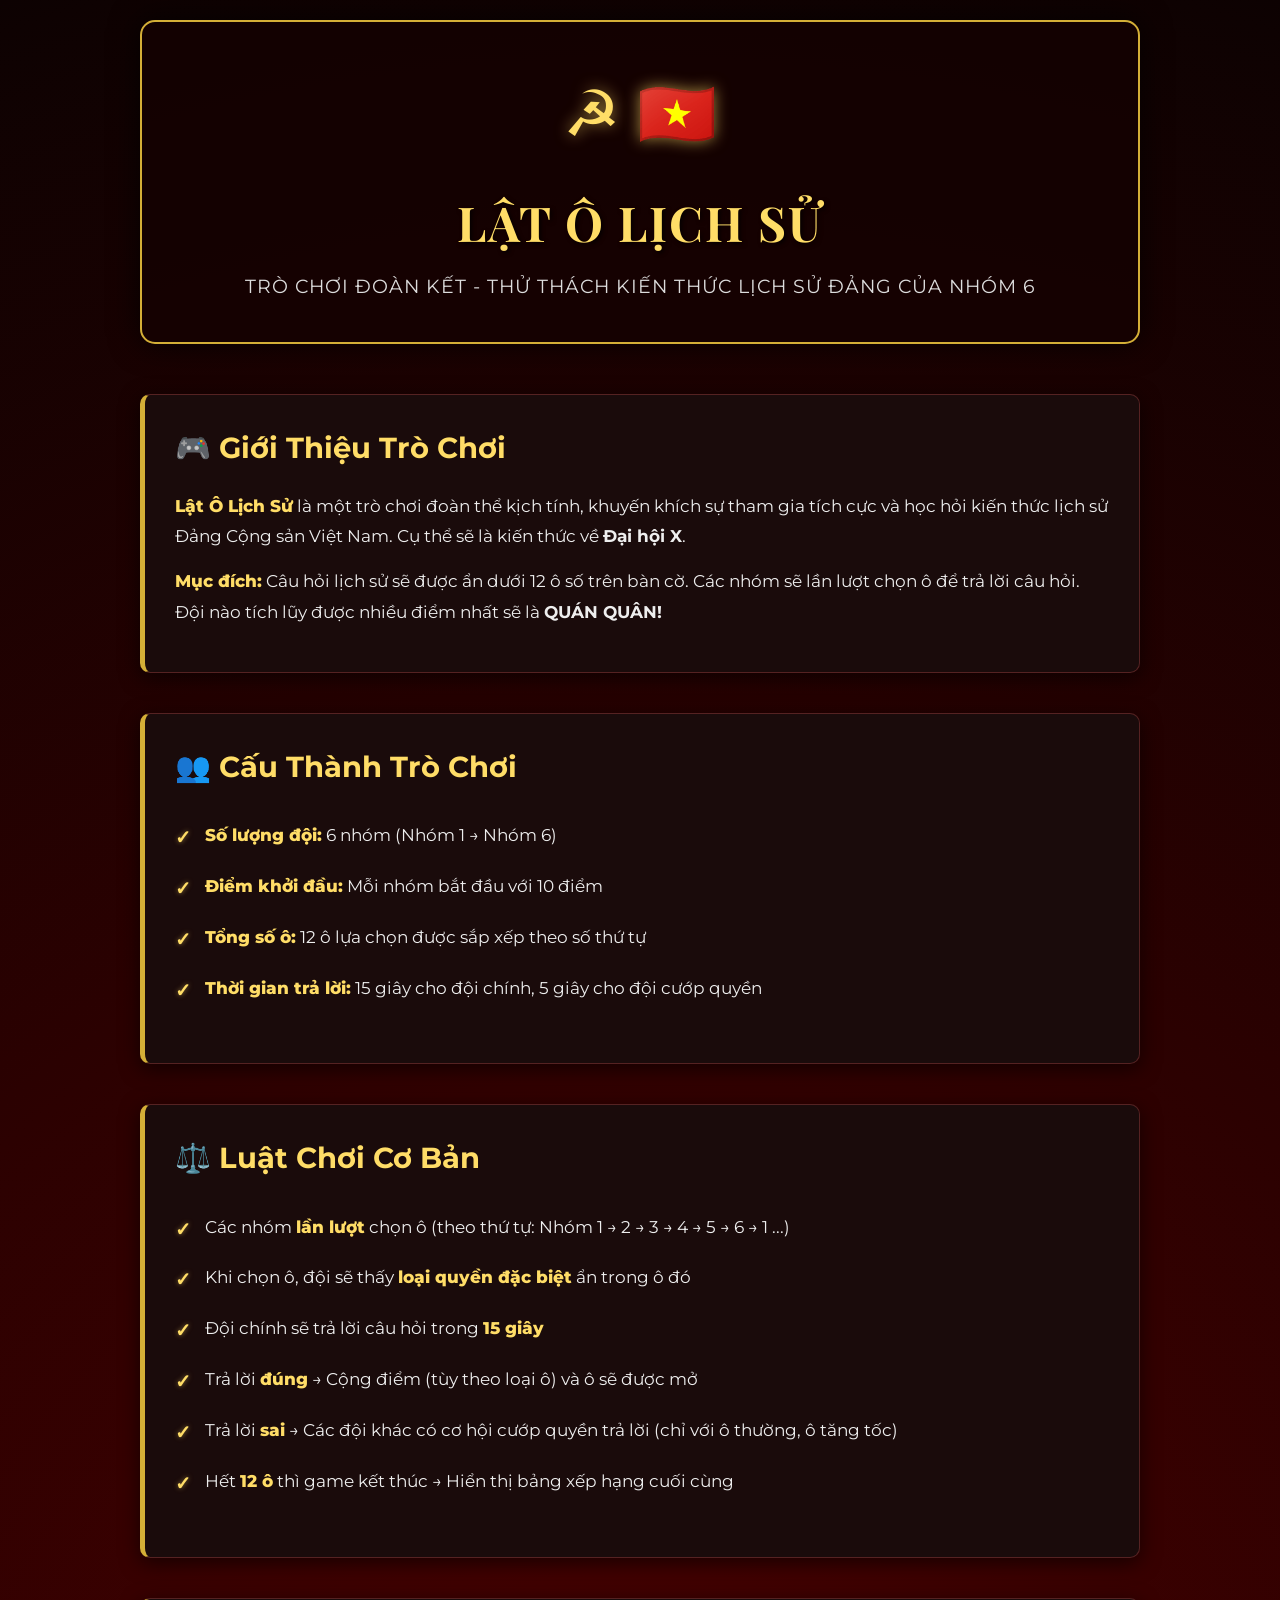
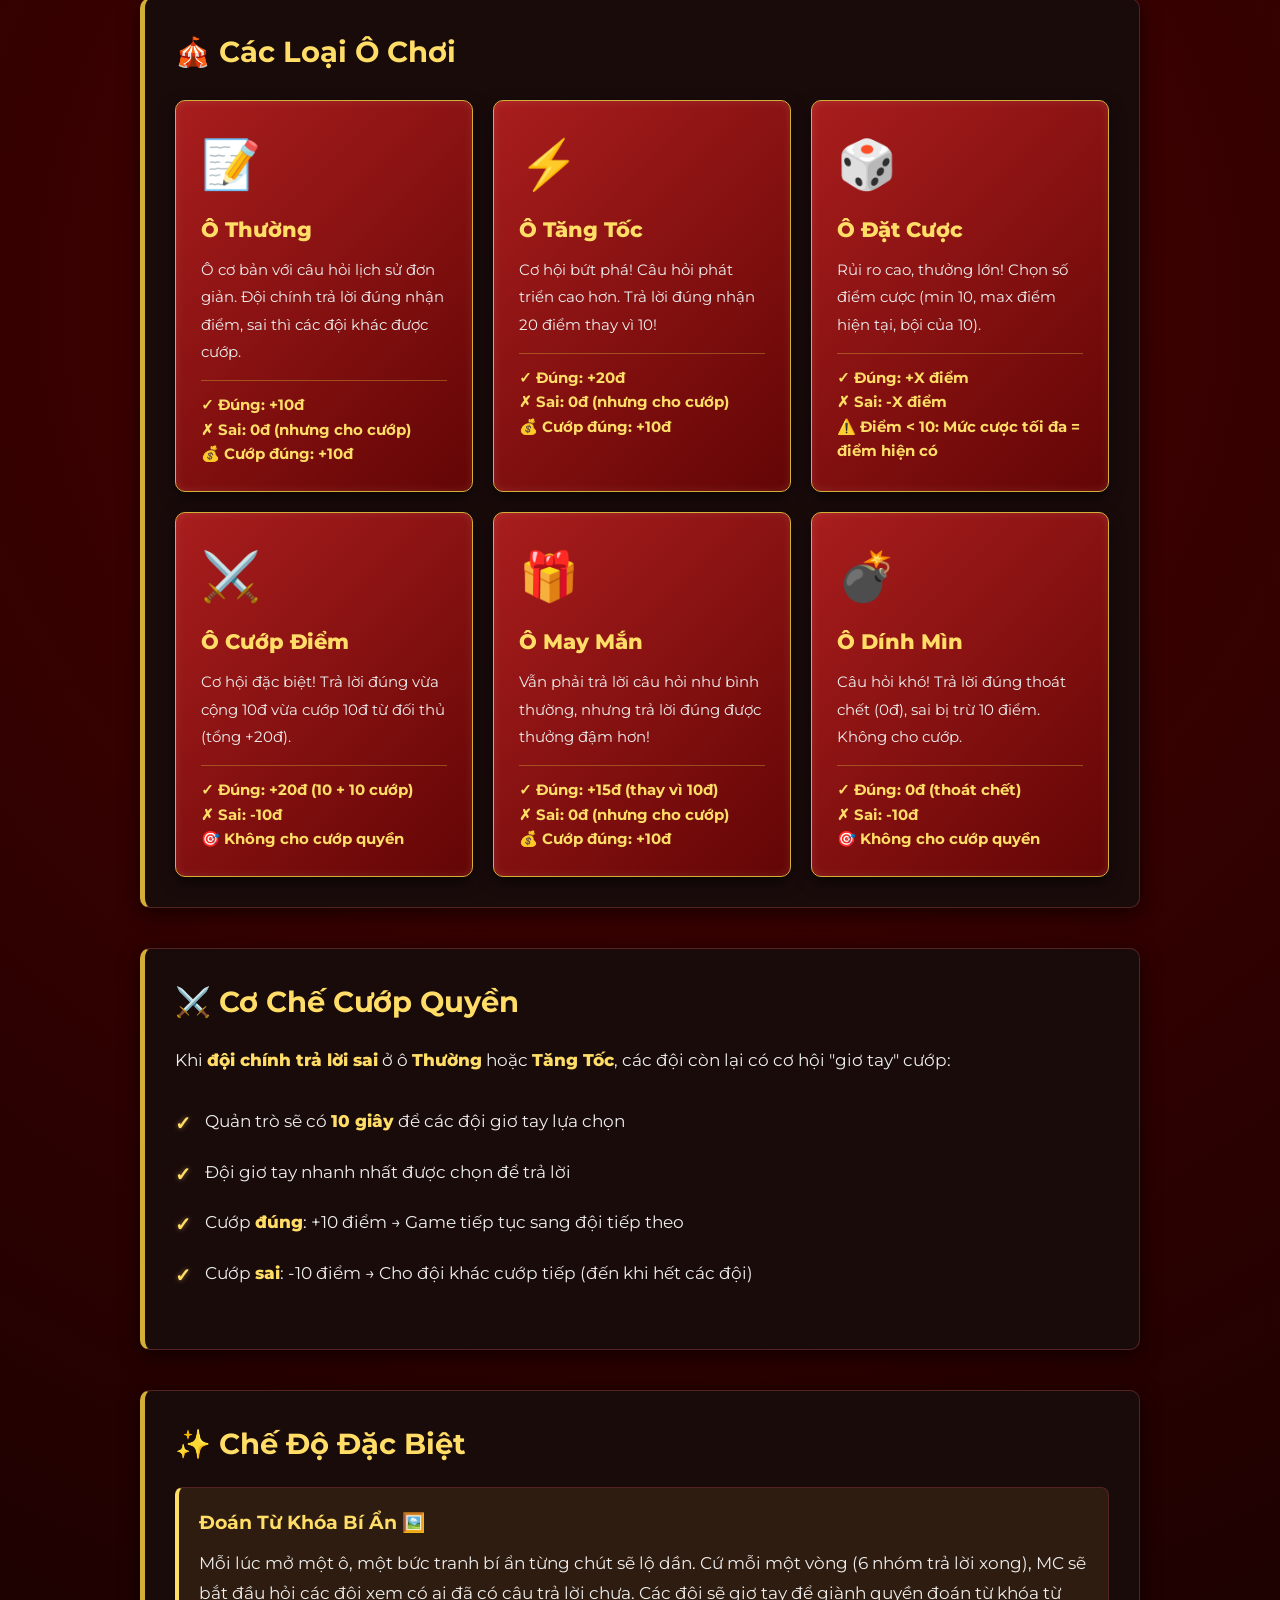
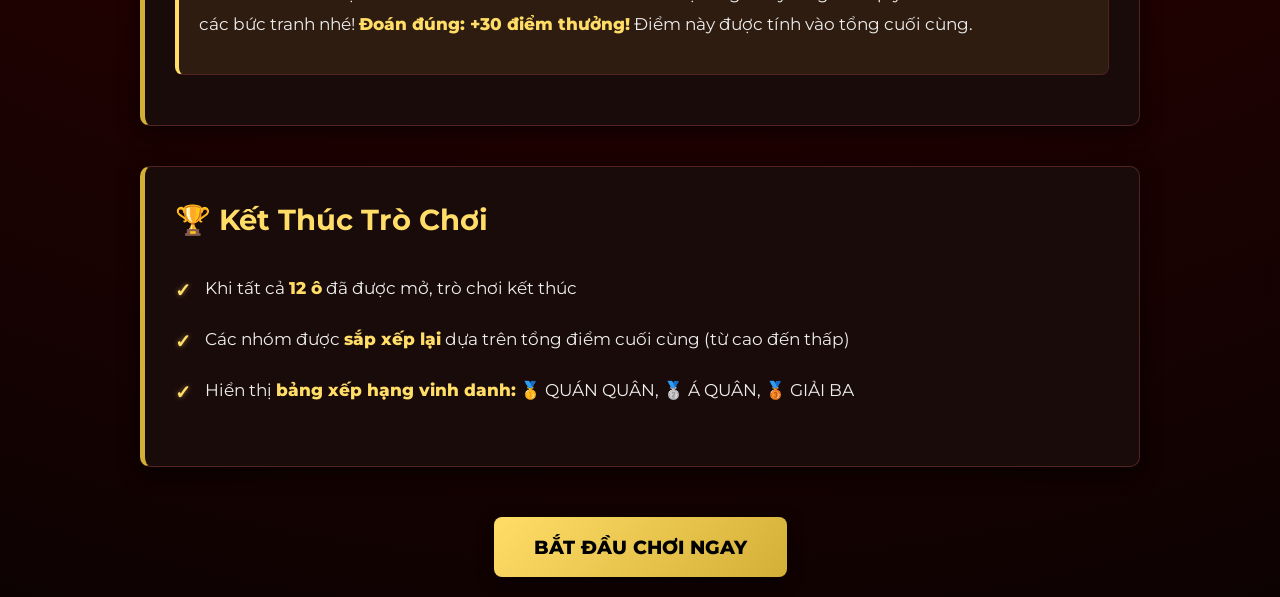
==== intro.html @ 9b373e48 "Add files via upload" ====
<!DOCTYPE html>
<html lang="vi">
<head>
    <meta charset="UTF-8">
    <meta name="viewport" content="width=device-width, initial-scale=1.0">
    <title>Giới Thiệu Trò Chơi - Lật Ô Lịch Sử</title>
    <link href="https://fonts.googleapis.com/css2?family=Montserrat:wght@400;600;700;800&family=Playfair+Display:wght@700&display=swap" rel="stylesheet">
    <style>
        * {
            margin: 0;
            padding: 0;
            box-sizing: border-box;
        }

        body {
            font-family: 'Montserrat', sans-serif;
            background-color: #0d0202;
            background-image: radial-gradient(circle at 50% 50%, #4a0000 0%, #0d0202 100%);
            color: #ffffff;
            line-height: 1.6;
            min-height: 100vh;
            padding: 20px;
        }

        .intro-container {
            max-width: 1000px;
            margin: 0 auto;
        }

        .header {
            text-align: center;
            margin-bottom: 50px;
            padding: 40px 20px;
            background: rgba(20, 2, 2, 0.8);
            border-radius: 15px;
            border: 2px solid #d4af37;
            box-shadow: 0 0 30px rgba(0, 0, 0, 0.8);
        }

        .header-icon {
            font-size: 4rem;
            margin-bottom: 20px;
            color: #ffdd67;
            text-shadow: 0 0 15px rgba(255, 221, 103, 0.6);
        }

        .header h1 {
            font-family: 'Playfair Display', serif;
            font-size: 3rem;
            color: #ffdd67;
            margin-bottom: 10px;
            text-shadow: 2px 2px 4px rgba(0, 0, 0, 0.8);
            letter-spacing: 2px;
        }

        .header p {
            font-size: 1.2rem;
            color: #ddd;
            text-transform: uppercase;
            letter-spacing: 1px;
        }

        .content-section {
            margin-bottom: 40px;
            padding: 30px;
            background: #1a0b0b;
            border-radius: 10px;
            border: 1px solid #552222;
            border-left: 5px solid #d4af37;
            box-shadow: 0 5px 20px rgba(0, 0, 0, 0.6);
        }

        .content-section h2 {
            font-size: 1.8rem;
            color: #ffdd67;
            margin-bottom: 20px;
            display: flex;
            align-items: center;
            gap: 10px;
        }

        .content-section p {
            margin-bottom: 15px;
            font-size: 1.05rem;
            color: #eee;
            line-height: 1.8;
        }

        .rules-list {
            list-style: none;
            margin: 20px 0;
        }

        .rules-list li {
            padding: 12px 0;
            padding-left: 30px;
            position: relative;
            color: #eee;
            font-size: 1.05rem;
        }

        .rules-list li:before {
            content: "✓";
            position: absolute;
            left: 0;
            color: #ffdd67;
            font-weight: bold;
            font-size: 1.2rem;
            text-shadow: 0 0 5px rgba(255, 221, 103, 0.5);
        }

        .cell-types {
            display: grid;
            grid-template-columns: repeat(auto-fit, minmax(280px, 1fr));
            gap: 20px;
            margin-top: 25px;
        }

        .cell-card {
            padding: 25px;
            background: linear-gradient(135deg, #a91d1d, #630505);
            border-radius: 10px;
            border: 1px solid #d4af37;
            box-shadow: inset 0 0 10px rgba(255, 255, 255, 0.1), 0 5px 15px rgba(0, 0, 0, 0.6);
            transition: all 0.3s ease;
        }

        .cell-card:hover {
            transform: translateY(-5px);
            background: linear-gradient(135deg, #c92a2a, #820c0c);
            border-color: #ffdd67;
            box-shadow: 0 10px 30px rgba(212, 175, 55, 0.4);
        }

        .cell-card-icon {
            font-size: 3rem;
            margin-bottom: 10px;
        }

        .cell-card h3 {
            color: #ffdd67;
            margin-bottom: 10px;
            font-size: 1.3rem;
            font-weight: 800;
        }

        .cell-card p {
            color: #eee;
            font-size: 0.95rem;
        }

        .cell-card .score-info {
            margin-top: 12px;
            padding-top: 12px;
            border-top: 1px solid rgba(212, 175, 55, 0.4);
            color: #ffdd67;
            font-weight: 700;
            font-size: 0.95rem;
        }

        .button-group {
            display: flex;
            gap: 20px;
            justify-content: center;
            margin-top: 50px;
            flex-wrap: wrap;
        }

        .btn {
            padding: 15px 40px;
            font-size: 1.2rem;
            font-weight: 800;
            border: none;
            border-radius: 8px;
            cursor: pointer;
            transition: all 0.3s ease;
            text-decoration: none;
            display: inline-block;
            text-align: center;
            font-family: 'Montserrat', sans-serif;
            text-transform: uppercase;
        }

        .btn-start {
            background: linear-gradient(135deg, #ffdd67, #d4af37);
            color: #000;
            min-width: 250px;
            box-shadow: 0 5px 15px rgba(0, 0, 0, 0.5);
        }

        .btn-start:hover {
            transform: translateY(-3px) scale(1.05);
            box-shadow: 0 10px 30px rgba(212, 175, 55, 0.5);
            background: linear-gradient(135deg, #fff0aa, #ffdd67);
        }

        .btn-back {
            background: rgba(45, 19, 19, 0.8);
            color: #ffdd67;
            border: 2px solid #d4af37;
        }

        .btn-back:hover {
            background: #471d1d;
            color: #fff;
            border-color: #ffdd67;
        }

        .highlight {
            color: #ffdd67;
            font-weight: 800;
        }

        .team-section {
            background: rgba(212, 175, 55, 0.1);
            padding: 20px;
            border-radius: 8px;
            margin: 20px 0;
            border-left: 4px solid #ffdd67;
            border-right: 1px solid #552222;
            border-top: 1px solid #552222;
            border-bottom: 1px solid #552222;
        }

        .team-section h3 {
            color: #ffdd67;
            margin-bottom: 10px;
        }

        @media (max-width: 768px) {
            .header h1 {
                font-size: 2rem;
            }

            .cell-types {
                grid-template-columns: 1fr;
            }

            .button-group {
                flex-direction: column;
                align-items: center;
            }

            .btn {
                width: 100%;
                max-width: 300px;
            }
        }
    </style>
</head>
<body>

    <div class="intro-container">
        <div class="header">
            <div class="header-icon">☭ 🇻🇳</div>
            <h1>LẬT Ô LỊCH SỬ</h1>
            <p>Trò chơi đoàn kết - Thử thách kiến thức Lịch sử Đảng của nhóm 6</p>
        </div>

        <div class="content-section">
            <h2>🎮 Giới Thiệu Trò Chơi</h2>
            <p>
                <span class="highlight">Lật Ô Lịch Sử</span> là một trò chơi đoàn thể kịch tính, khuyến khích sự tham gia tích cực và học hỏi kiến thức lịch sử Đảng Cộng sản Việt Nam. Cụ thể sẽ là kiến thức về <b>Đại hội X</b>.
            </p>
            <p>
                <span class="highlight">Mục đích:</span> Câu hỏi lịch sử sẽ được ẩn dưới 12 ô số trên bàn cờ. Các nhóm sẽ lần lượt chọn ô để trả lời câu hỏi. Đội nào tích lũy được nhiều điểm nhất sẽ là <b>QUÁN QUÂN!</b>
            </p>
        </div>

        <div class="content-section">
            <h2>👥 Cấu Thành Trò Chơi</h2>
            <ul class="rules-list">
                <li><span class="highlight">Số lượng đội:</span> 6 nhóm (Nhóm 1 → Nhóm 6)</li>
                <li><span class="highlight">Điểm khởi đầu:</span> Mỗi nhóm bắt đầu với 10 điểm</li>
                <li><span class="highlight">Tổng số ô:</span> 12 ô lựa chọn được sắp xếp theo số thứ tự</li>
                <li><span class="highlight">Thời gian trả lời:</span> 15 giây cho đội chính, 5 giây cho đội cướp quyền</li>
            </ul>
        </div>

        <div class="content-section">
            <h2>⚖️ Luật Chơi Cơ Bản</h2>
            <ul class="rules-list">
                <li>Các nhóm <span class="highlight">lần lượt</span> chọn ô (theo thứ tự: Nhóm 1 → 2 → 3 → 4 → 5 → 6 → 1 ...)</li>
                <li>Khi chọn ô, đội sẽ thấy <span class="highlight">loại quyền đặc biệt</span> ẩn trong ô đó</li>
                <li>Đội chính sẽ trả lời câu hỏi trong <span class="highlight">15 giây</span></li>
                <li>Trả lời <span class="highlight">đúng</span> → Cộng điểm (tùy theo loại ô) và ô sẽ được mở</li>
                <li>Trả lời <span class="highlight">sai</span> → Các đội khác có cơ hội cướp quyền trả lời (chỉ với ô thường, ô tăng tốc)</li>
                <li>Hết <span class="highlight">12 ô</span> thì game kết thúc → Hiển thị bảng xếp hạng cuối cùng</li>
            </ul>
        </div>

        <div class="content-section">
            <h2>🎪 Các Loại Ô Chơi</h2>
            <div class="cell-types">
                <div class="cell-card">
                    <div class="cell-card-icon">📝</div>
                    <h3>Ô Thường</h3>
                    <p>Ô cơ bản với câu hỏi lịch sử đơn giản. Đội chính trả lời đúng nhận điểm, sai thì các đội khác được cướp.</p>
                    <div class="score-info">
                        ✓ Đúng: +10đ<br>
                        ✗ Sai: 0đ (nhưng cho cướp)<br>
                        💰 Cướp đúng: +10đ
                    </div>
                </div>

                <div class="cell-card">
                    <div class="cell-card-icon">⚡</div>
                    <h3>Ô Tăng Tốc</h3>
                    <p>Cơ hội bứt phá! Câu hỏi phát triển cao hơn. Trả lời đúng nhận 20 điểm thay vì 10!</p>
                    <div class="score-info">
                        ✓ Đúng: +20đ<br>
                        ✗ Sai: 0đ (nhưng cho cướp)<br>
                        💰 Cướp đúng: +10đ
                    </div>
                </div>

                <div class="cell-card">
                    <div class="cell-card-icon">🎲</div>
                    <h3>Ô Đặt Cược</h3>
                    <p>Rủi ro cao, thưởng lớn! Chọn số điểm cược (min 10, max điểm hiện tại, bội của 10).</p>
                    <div class="score-info">
                        ✓ Đúng: +X điểm<br>
                        ✗ Sai: -X điểm<br>
                        ⚠️ Điểm &lt; 10: Mức cược tối đa = điểm hiện có
                    </div>
                </div>

                <div class="cell-card">
                    <div class="cell-card-icon">⚔️</div>
                    <h3>Ô Cướp Điểm</h3>
                    <p>Cơ hội đặc biệt! Trả lời đúng vừa cộng 10đ vừa cướp 10đ từ đối thủ (tổng +20đ).</p>
                    <div class="score-info">
                        ✓ Đúng: +20đ (10 + 10 cướp)<br>
                        ✗ Sai: -10đ<br>
                        🎯 Không cho cướp quyền
                    </div>
                </div>

                <div class="cell-card">
                    <div class="cell-card-icon">🎁</div>
                    <h3>Ô May Mắn</h3>
                    <p>Vẫn phải trả lời câu hỏi như bình thường, nhưng trả lời đúng được thưởng đậm hơn!</p>
                    <div class="score-info">
                        ✓ Đúng: +15đ (thay vì 10đ)<br>
                        ✗ Sai: 0đ (nhưng cho cướp)<br>
                        💰 Cướp đúng: +10đ
                    </div>
                </div>

                <div class="cell-card">
                    <div class="cell-card-icon">💣</div>
                    <h3>Ô Dính Mìn</h3>
                    <p>Câu hỏi khó! Trả lời đúng thoát chết (0đ), sai bị trừ 10 điểm. Không cho cướp.</p>
                    <div class="score-info">
                        ✓ Đúng: 0đ (thoát chết)<br>
                        ✗ Sai: -10đ<br>
                        🎯 Không cho cướp quyền
                    </div>
                </div>
            </div>
        </div>

        <div class="content-section">
            <h2>⚔️ Cơ Chế Cướp Quyền</h2>
            <p>
                Khi <span class="highlight">đội chính trả lời sai</span> ở ô <span class="highlight">Thường</span> hoặc <span class="highlight">Tăng Tốc</span>, các đội còn lại có cơ hội "giơ tay" cướp:
            </p>
            <ul class="rules-list">
                <li>Quản trò sẽ có <span class="highlight">10 giây</span> để các đội giơ tay lựa chọn</li>
                <li>Đội giơ tay nhanh nhất được chọn để trả lời</li>
                <li>Cướp <span class="highlight">đúng</span>: +10 điểm → Game tiếp tục sang đội tiếp theo</li>
                <li>Cướp <span class="highlight">sai</span>: -10 điểm → Cho đội khác cướp tiếp (đến khi hết các đội)</li>
            </ul>
        </div>

        <div class="content-section">
            <h2>✨ Chế Độ Đặc Biệt</h2>
            <div class="team-section">
                <h3>Đoán Từ Khóa Bí Ẩn 🖼️</h3>
                <p>
                    Mỗi lúc mở một ô, một bức tranh bí ẩn từng chút sẽ lộ dần. Cứ mỗi một vòng (6 nhóm trả lời xong), MC sẽ bắt đầu hỏi các đội xem có ai đã có câu trả lời chưa. Các đội sẽ giơ tay để giành quyền đoán từ khóa từ các bức tranh nhé! 
                    <span class="highlight">Đoán đúng: +30 điểm thưởng!</span> Điểm này được tính vào tổng cuối cùng.
                </p>
            </div>
        </div>

        <div class="content-section">
            <h2>🏆 Kết Thúc Trò Chơi</h2>
            <ul class="rules-list">
                <li>Khi tất cả <span class="highlight">12 ô</span> đã được mở, trò chơi kết thúc</li>
                <li>Các nhóm được <span class="highlight">sắp xếp lại</span> dựa trên tổng điểm cuối cùng (từ cao đến thấp)</li>
                <li>Hiển thị <span class="highlight">bảng xếp hạng vinh danh:</span> 🥇 QUÁN QUÂN, 🥈 Á QUÂN, 🥉 GIẢI BA</li>
            </ul>
        </div>

        <div class="button-group">
            <a href="index.html" class="btn btn-start">
                BẮT ĐẦU CHƠI NGAY
            </a>
        </div>
    </div>

</body>
</html>
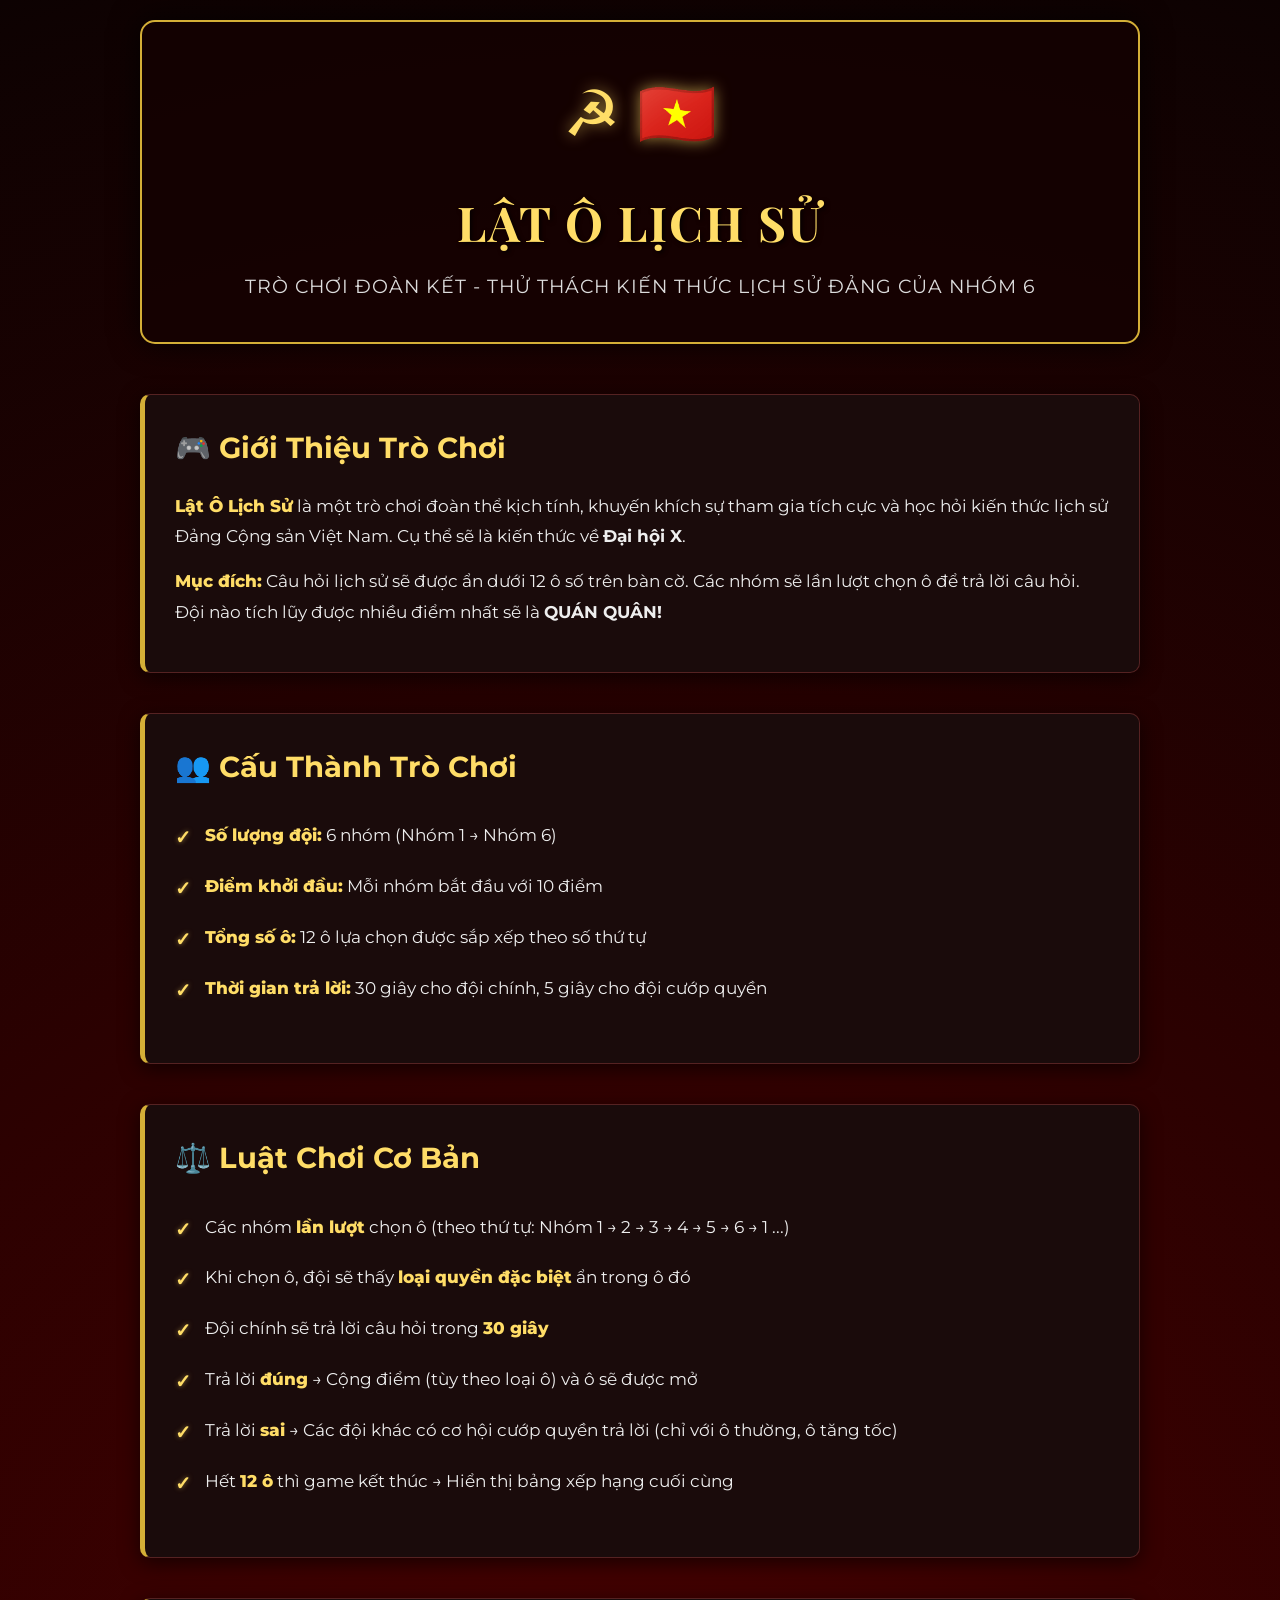
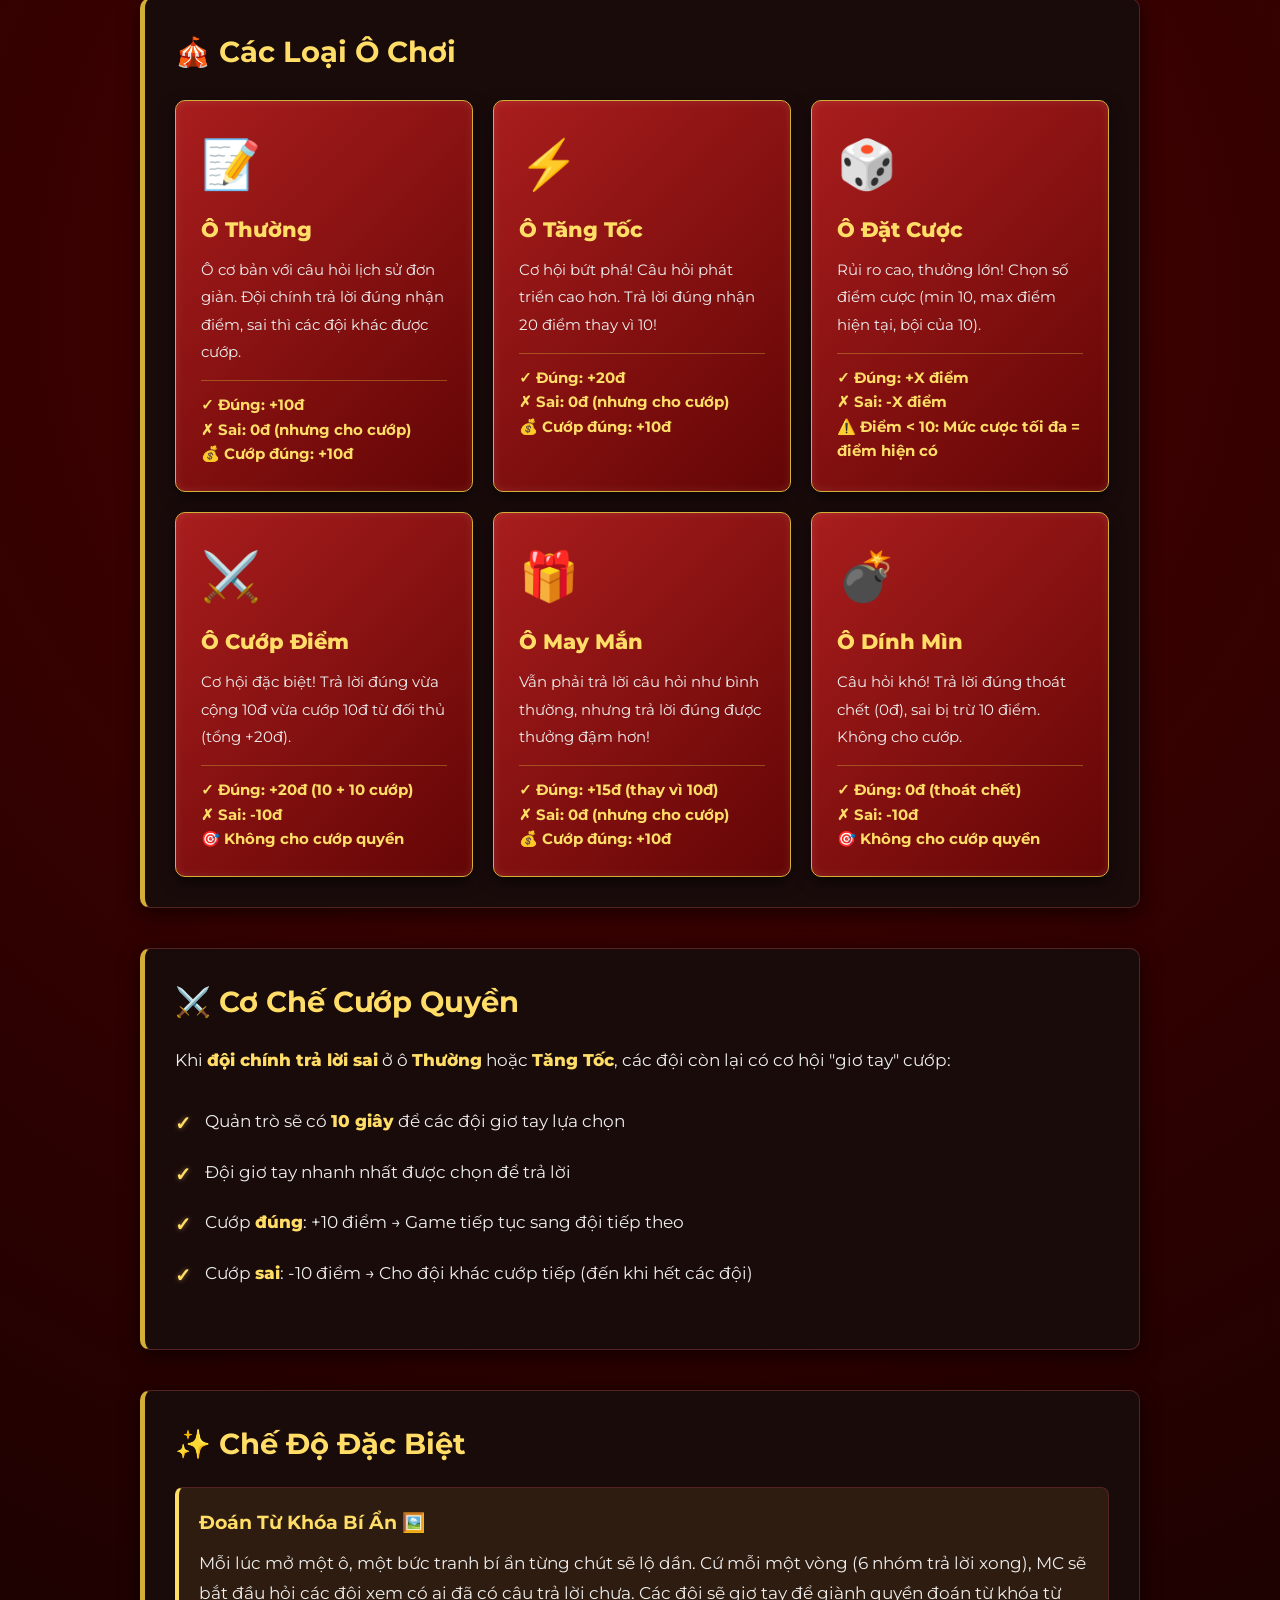
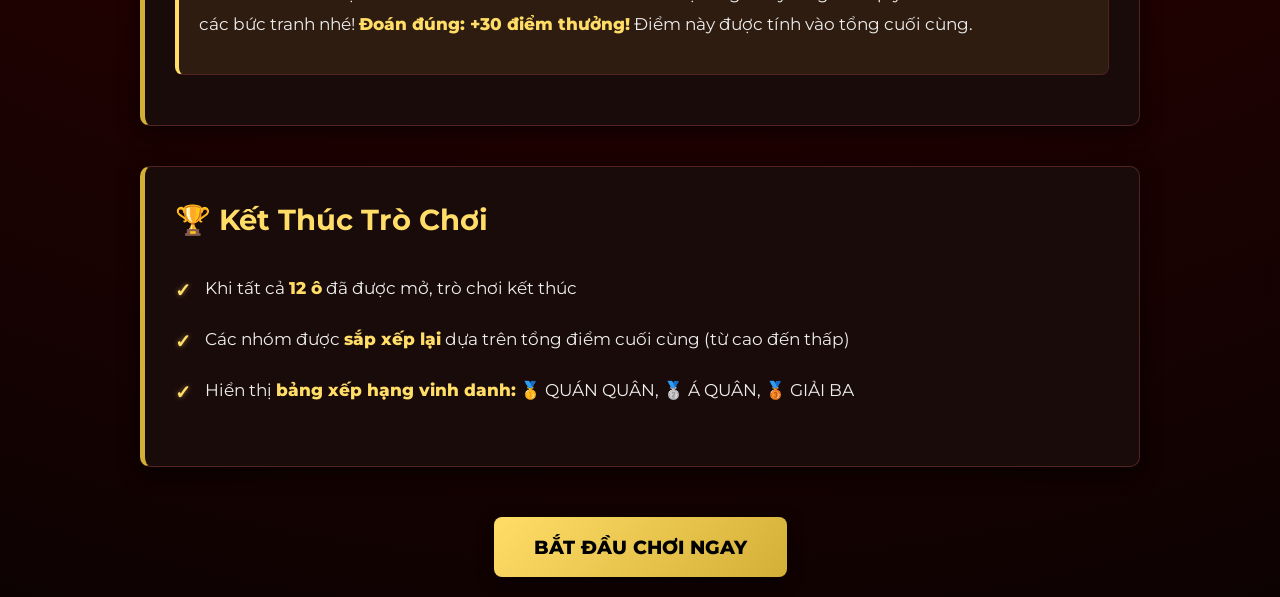
==== commit 1bab7e2f: "Add files via upload Sửa lỗi tràn màn hình, đổi 6 đội, ảnh nền mới, thời gian 30 giây" ====
--- a/intro.html
+++ b/intro.html
@@ -273,7 +273,7 @@
                 <li><span class="highlight">Số lượng đội:</span> 6 nhóm (Nhóm 1 → Nhóm 6)</li>
                 <li><span class="highlight">Điểm khởi đầu:</span> Mỗi nhóm bắt đầu với 10 điểm</li>
                 <li><span class="highlight">Tổng số ô:</span> 12 ô lựa chọn được sắp xếp theo số thứ tự</li>
-                <li><span class="highlight">Thời gian trả lời:</span> 15 giây cho đội chính, 5 giây cho đội cướp quyền</li>
+                <li><span class="highlight">Thời gian trả lời:</span> 30 giây cho đội chính, 5 giây cho đội cướp quyền</li>
             </ul>
         </div>
 
@@ -282,7 +282,7 @@
             <ul class="rules-list">
                 <li>Các nhóm <span class="highlight">lần lượt</span> chọn ô (theo thứ tự: Nhóm 1 → 2 → 3 → 4 → 5 → 6 → 1 ...)</li>
                 <li>Khi chọn ô, đội sẽ thấy <span class="highlight">loại quyền đặc biệt</span> ẩn trong ô đó</li>
-                <li>Đội chính sẽ trả lời câu hỏi trong <span class="highlight">15 giây</span></li>
+                <li>Đội chính sẽ trả lời câu hỏi trong <span class="highlight">30 giây</span></li>
                 <li>Trả lời <span class="highlight">đúng</span> → Cộng điểm (tùy theo loại ô) và ô sẽ được mở</li>
                 <li>Trả lời <span class="highlight">sai</span> → Các đội khác có cơ hội cướp quyền trả lời (chỉ với ô thường, ô tăng tốc)</li>
                 <li>Hết <span class="highlight">12 ô</span> thì game kết thúc → Hiển thị bảng xếp hạng cuối cùng</li>
